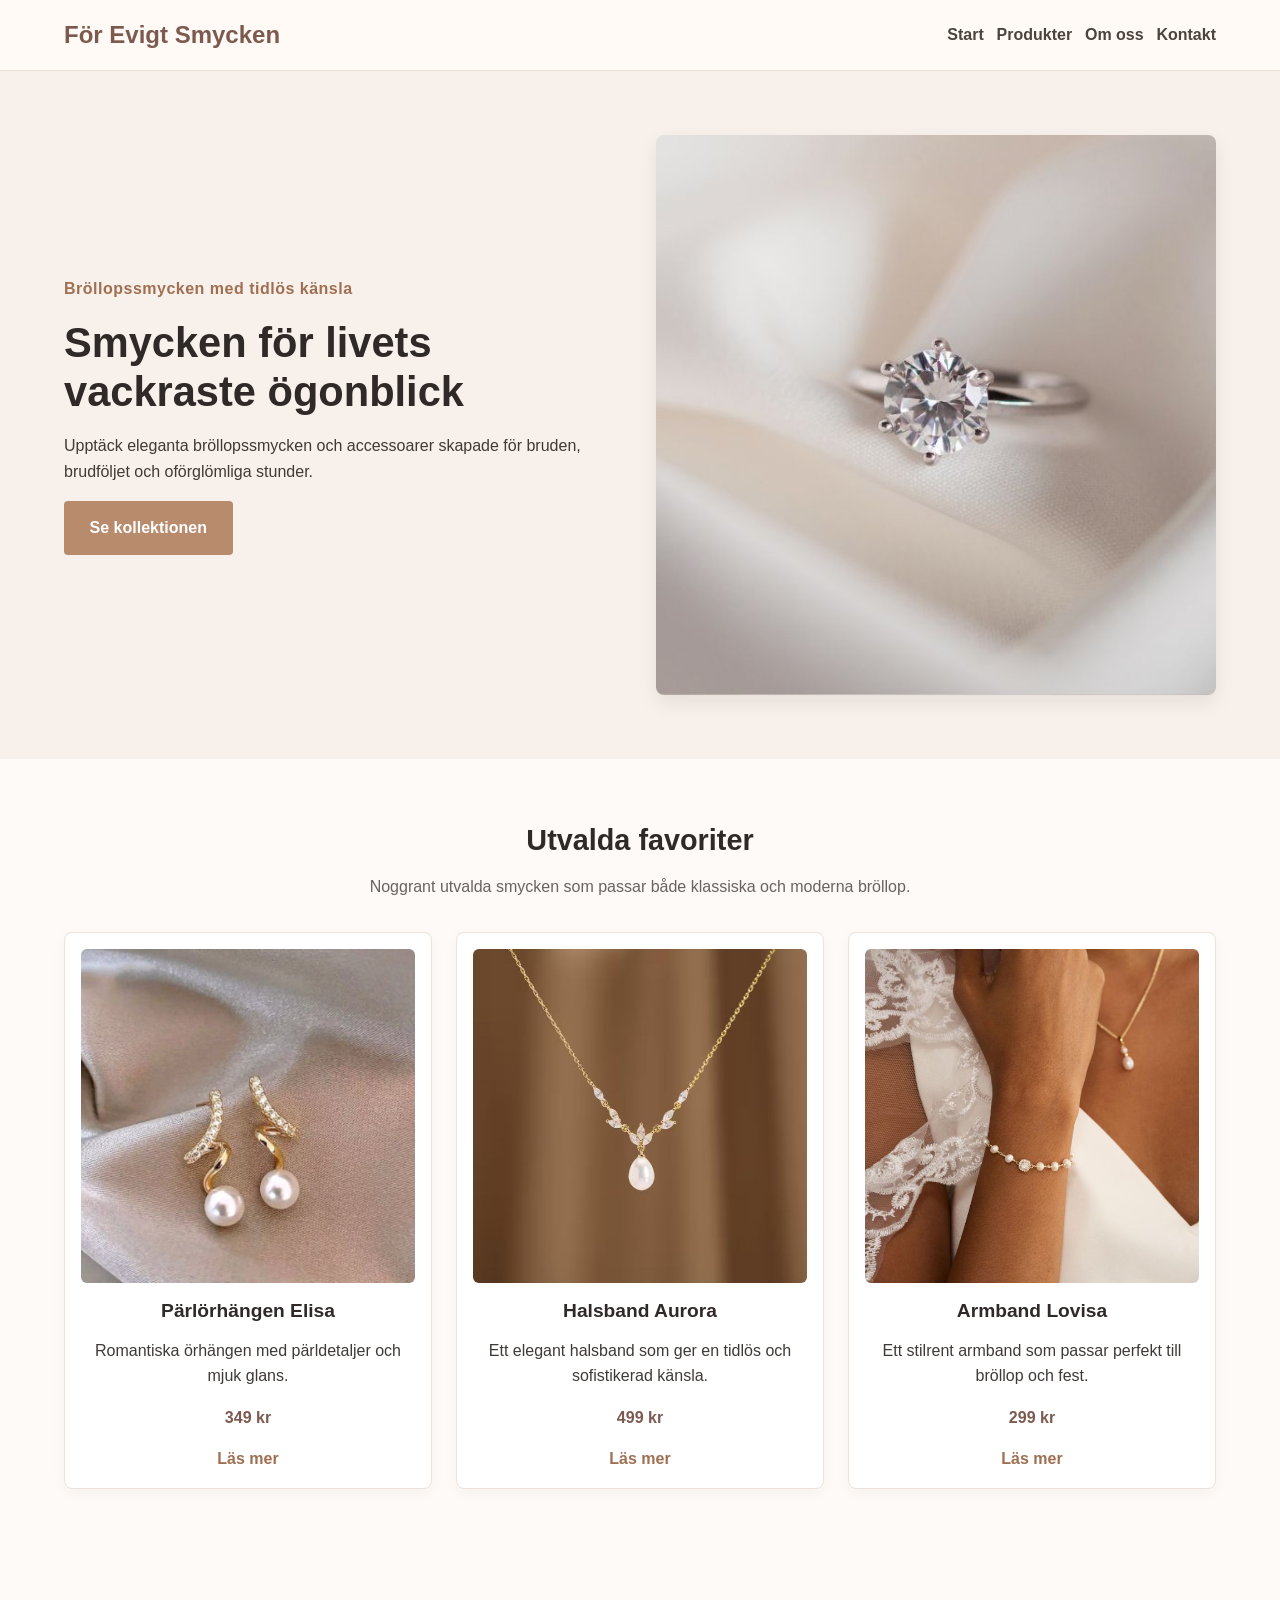
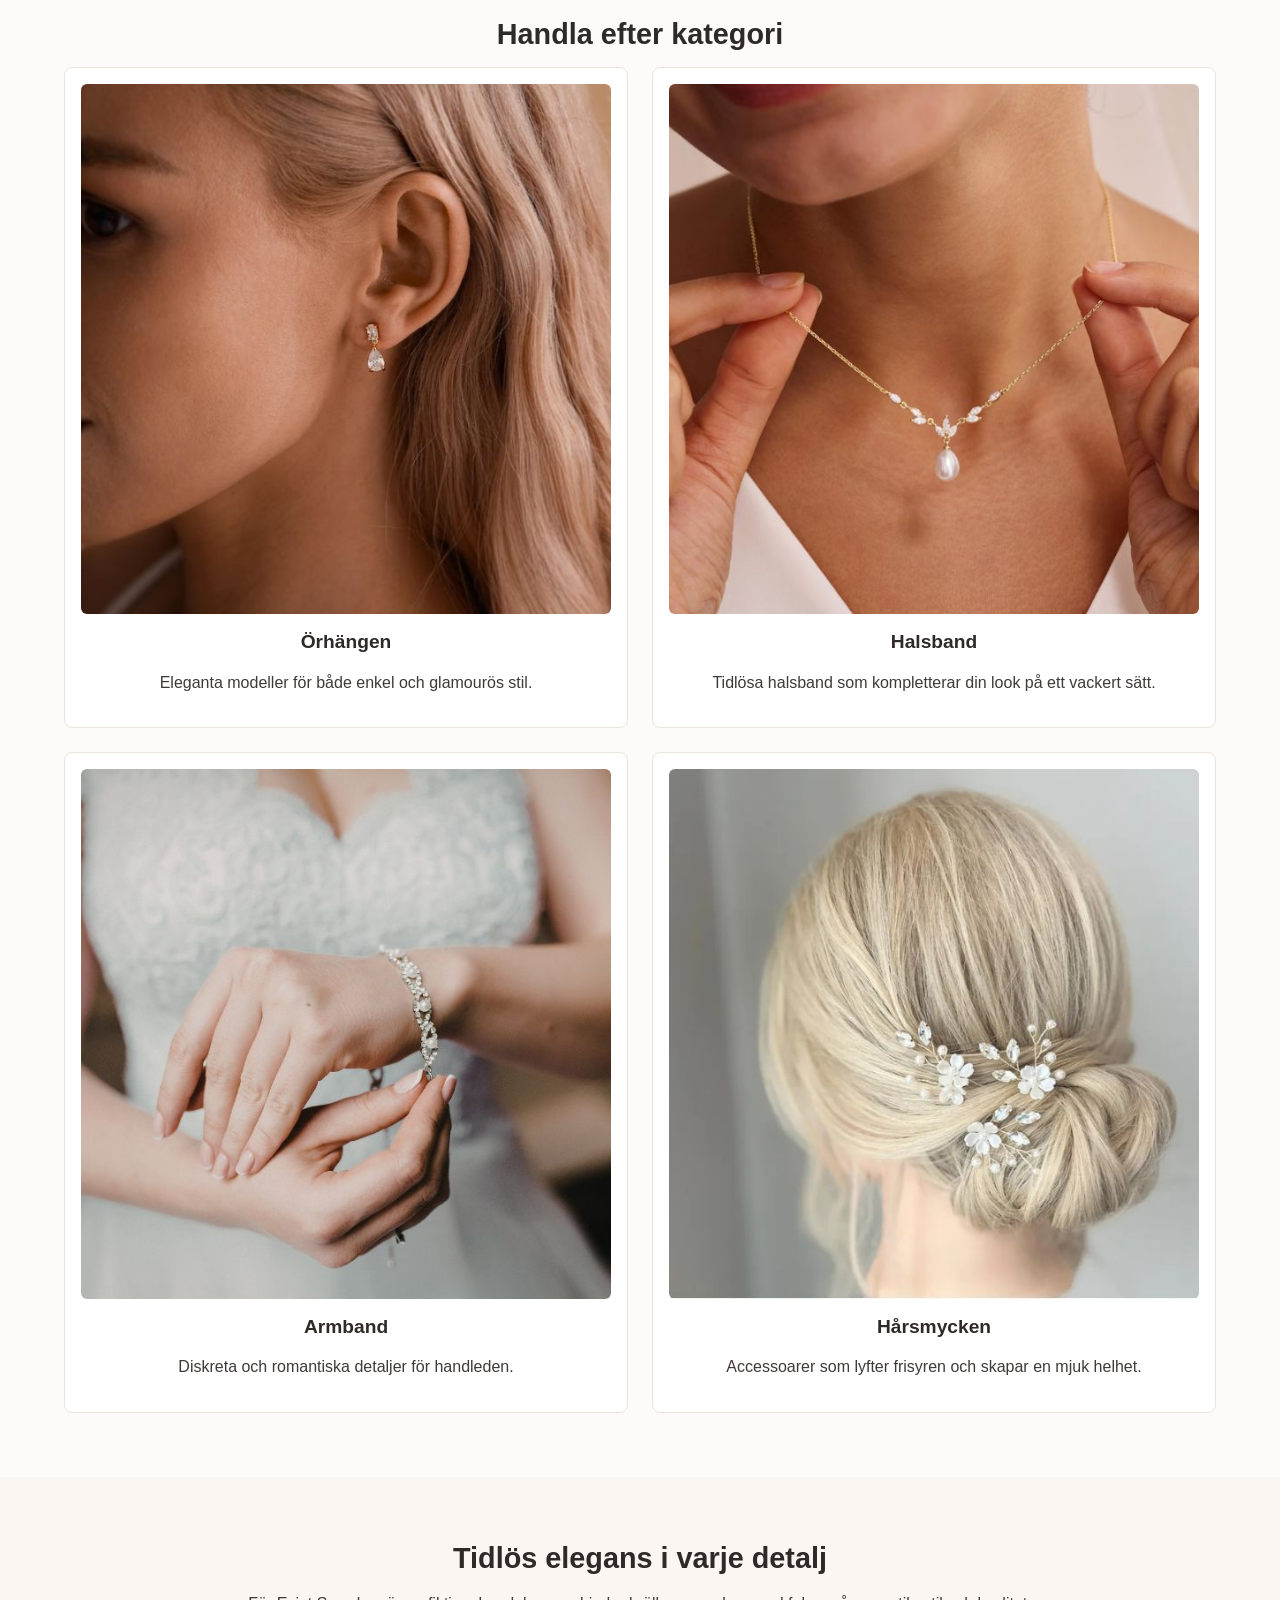
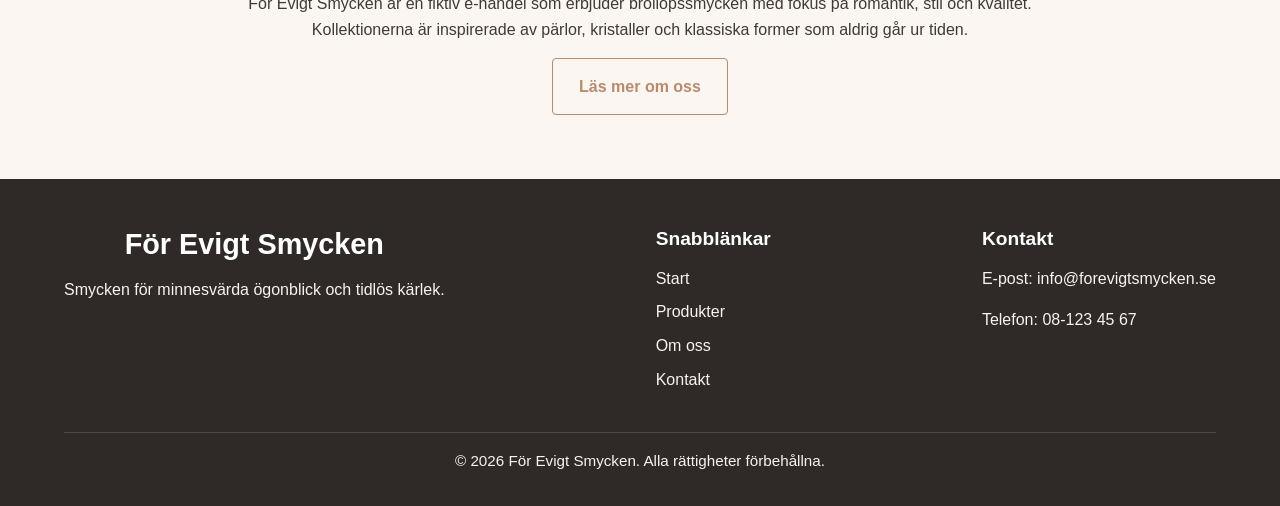
==== index.html @ 0bdba784 "Initial commit - För Evigt Smycken" ====
<!DOCTYPE html>
<html lang="sv">
<head>
    <meta charset="UTF-8">
    <meta name="viewport" content="width=device-width, initial-scale=1.0">
    <title>För Evigt Smycken | Bröllopssmycken för livets vackraste ögonblick</title>
    <meta name="description" content="För Evigt Smycken är en fiktiv e-handel för eleganta bröllopssmycken, håraccessoarer och tidlösa detaljer för stora och små ögonblick.">
    <link rel="stylesheet" href="css/style.css">
</head>
<body>
    <header class="site-header">
        <div class="container">
            <a href="index.html" class="logo">För Evigt Smycken</a>

            <nav class="main-nav" aria-label="Huvudmeny">
                <ul>
                    <li><a href="index.html">Start</a></li>
                    <li><a href="produkter.html">Produkter</a></li>
                    <li><a href="om-oss.html">Om oss</a></li>
                    <li><a href="kontakt.html">Kontakt</a></li>
                </ul>
            </nav>
        </div>
    </header>

    <main>
        <section class="hero">
            <div class="container hero-content">
                <div class="hero-text">
                    <p>Bröllopssmycken med tidlös känsla</p>
                    <h1>Smycken för livets vackraste ögonblick</h1>
                    <p>
                        Upptäck eleganta bröllopssmycken och accessoarer skapade för
                        bruden, brudföljet och oförglömliga stunder.
                    </p>
                    <a href="produkter.html" class="btn">Se kollektionen</a>
                </div>

                <div class="hero-image">
                    <img src="assets/images/hero-brudsmycken.jpg" alt="Elegant bröllopssmycke med pärlor och kristaller" loading="lazy">
                </div>
            </div>
        </section>

        <section class="featured-products">
            <div class="container">
                <h2>Utvalda favoriter</h2>
                <p class="section-intro">
                    Noggrant utvalda smycken som passar både klassiska och moderna bröllop.
                </p>

                <div class="product-grid">
                    <article class="product-card">
                        <img src="assets/images/orhangen-elisa.jpg" alt="Pärlörhängen Elisa">
                        <h3>Pärlörhängen Elisa</h3>
                        <p>Romantiska örhängen med pärldetaljer och mjuk glans.</p>
                        <p class="price">349 kr</p>
                        <a href="produkter.html" class="text-link">Läs mer</a>
                    </article>

                    <article class="product-card">
                        <img src="assets/images/halsband-aurora.jpg" alt="Halsband Aurora">
                        <h3>Halsband Aurora</h3>
                        <p>Ett elegant halsband som ger en tidlös och sofistikerad känsla.</p>
                        <p class="price">499 kr</p>
                        <a href="produkter.html" class="text-link">Läs mer</a>
                    </article>

                    <article class="product-card">
                        <img src="assets/images/armband-lovisa.jpg" alt="Armband Lovisa">
                        <h3>Armband Lovisa</h3>
                        <p>Ett stilrent armband som passar perfekt till bröllop och fest.</p>
                        <p class="price">299 kr</p>
                        <a href="produkter.html" class="text-link">Läs mer</a>
                    </article>
                </div>
            </div>
        </section>

        <section class="categories">
            <div class="container">
                <h2>Handla efter kategori</h2>

                <div class="category-wrapper">
                    <article class="category-card">
                        <img src="assets/images/kategori-orhangen.jpg" alt="Bröllopsörhängen">
                        <h3>Örhängen</h3>
                        <p>Eleganta modeller för både enkel och glamourös stil.</p>
                    </article>

                    <article class="category-card">
                        <img src="assets/images/kategori-halsband.jpg" alt="Bröllopshalsband">
                        <h3>Halsband</h3>
                        <p>Tidlösa halsband som kompletterar din look på ett vackert sätt.</p>
                    </article>

                    <article class="category-card">
                        <img src="assets/images/kategori-armband.jpg" alt="Bröllopsarmband">
                        <h3>Armband</h3>
                        <p>Diskreta och romantiska detaljer för handleden.</p>
                    </article>

                    <article class="category-card">
                        <img src="assets/images/kategori-harsmycken.jpg" alt="Hårsmycken till bröllop">
                        <h3>Hårsmycken</h3>
                        <p>Accessoarer som lyfter frisyren och skapar en mjuk helhet.</p>
                    </article>
                </div>
            </div>
        </section>

        <section class="about-preview">
            <div class="container about-preview-content">
                <div>
                    <h2>Tidlös elegans i varje detalj</h2>
                    <p>
                        För Evigt Smycken är en fiktiv e-handel som erbjuder bröllopssmycken
                        med fokus på romantik, stil och kvalitet. Kollektionerna är inspirerade
                        av pärlor, kristaller och klassiska former som aldrig går ur tiden.
                    </p>
                    <a href="om-oss.html" class="btn btn-secondary">Läs mer om oss</a>
                </div>
            </div>
        </section>
    </main>

    <footer class="site-footer">
        <div class="container footer-content">
            <div>
                <h2 class="footer-title">För Evigt Smycken</h2>
                <p>Smycken för minnesvärda ögonblick och tidlös kärlek.</p>
            </div>

            <div>
                <h3>Snabblänkar</h3>
                <ul>
                    <li><a href="index.html">Start</a></li>
                    <li><a href="produkter.html">Produkter</a></li>
                    <li><a href="om-oss.html">Om oss</a></li>
                    <li><a href="kontakt.html">Kontakt</a></li>
                </ul>
            </div>

            <div>
                <h3>Kontakt</h3>
                <p>E-post: info@forevigtsmycken.se</p>
                <p>Telefon: 08-123 45 67</p>
            </div>
        </div>

        <div class="container footer-bottom">
            <p>&copy; 2026 För Evigt Smycken. Alla rättigheter förbehållna.</p>
        </div>
    </footer>
</body>
</html>
---- css/style.css ----
/* Main inställningar för sajten */
* {
    box-sizing: border-box;
    margin: 0;
    padding: 0;
}

html { 
    font-size: 16px;
}

body {
    font-family: Arial, sans-serif;
    line-height: 1.6;
    color: #3f3a37;
    background-color: #fdfaf7;
}

img {
    display: block;
    max-width: 100%;
    height: auto;
}

a {
    color: inherit;
    text-decoration: none;
}

ul {
    list-style: none;
}

/* =========================
   Gemensamma klasser
========================= */

.container {
    width: 90%;
    max-width: 1200px;
    margin: 0 auto;
}

section {
    padding: 4rem 0;
}

h1,
h2,
h3 {
    line-height: 1.2;
    color: #2f2a27;
    margin-bottom: 1rem;
}

h1 {
    font-size: 2.2rem;
}

h2 {
    font-size: 1.8rem;
    text-align: center;
}

h3 {
    font-size: 1.2rem;
}

p {
    margin-bottom: 1rem;
}

.section-intro {
    text-align: center;
    max-width: 650px;
    margin: 0 auto 2rem;
    color: #6a625d;
}

.product-card img {
    aspect-ratio: 1 / 1;
    object-fit: cover;
}

/* =========================
   Knappar
========================= */

.btn {
    display: inline-block;
    background-color: #b88b6d;
    color: #ffffff;
    padding: 0.9rem 1.6rem;
    border-radius: 4px;
    font-weight: bold;
    transition: background-color 0.3s ease;
}

.btn:hover {
    background-color: #9d7358;
}

.btn-secondary {
    background-color: transparent;
    border: 1px solid #b88b6d;
    color: #b88b6d;
}

.btn-secondary:hover {
    background-color: #b88b6d;
    color: #ffffff;
}

.text-link {
    font-weight: bold;
    color: #a06f52;
}

.text-link:hover {
    text-decoration: underline;
}

/* =========================
   Header / Navigation
========================= */

.site-header {
    background-color: #fffaf5;
    border-bottom: 1px solid #eadfd6;
    padding: 1rem 0;
}

.site-header .container {
    display: flex;
    flex-direction: column;
    align-items: center;
    gap: 1rem;
}

.logo {
    font-size: 1.5rem;
    font-weight: bold;
    color: #7d5a50;
    text-align: center;
}

.main-nav ul {
    display: flex;
    flex-direction: column;
    align-items: center;
    gap: 0.8rem;
}

.main-nav a {
    font-weight: 600;
    color: #4b433e;
}

.main-nav a:hover {
    color: #b88b6d;
}

/* =========================
   Hero
========================= */

.hero {
    background-color: #f8f1eb;
}

.hero-content {
    display: flex;
    flex-direction: column;
    gap: 2rem;
    align-items: center;
}

.hero-text {
    text-align: center;
    max-width: 600px;
}

.hero-text p:first-child {
    color: #a06f52;
    font-weight: 600;
    letter-spacing: 0.5px;
}

.hero-image img {
    border-radius: 8px;
    box-shadow: 0 8px 20px rgba(0, 0, 0, 0.08);
}

/* =========================
   Utvalda produkter
========================= */

.product-grid {
    display: grid;
    grid-template-columns: 1fr;
    gap: 1.5rem;
}

.product-card {
    background-color: #ffffff;
    border: 1px solid #eee3da;
    border-radius: 8px;
    padding: 1rem;
    text-align: center;
    box-shadow: 0 4px 14px rgba(0, 0, 0, 0.04);
}

.product-card img {
    border-radius: 6px;
    margin-bottom: 1rem;
}

.price {
    font-weight: bold;
    color: #7d5a50;
}

/* =========================
   Kategorier
========================= */

.category-wrapper {
    display: grid;
    grid-template-columns: 1fr;
    gap: 1.5rem;
}

.category-card {
    background-color: #fff;
    border: 1px solid #eee3da;
    border-radius: 8px;
    padding: 1rem;
    text-align: center;
}

.category-card img {
    border-radius: 6px;
    margin-bottom: 1rem;
}

/* =========================
   About preview
========================= */

.about-preview {
    background-color: #fcf6f2;
}

.about-preview-content {
    display: flex;
    justify-content: center;
    text-align: center;
    max-width: 800px;
}

/* =========================
   Footer
========================= */

.site-footer {
    background-color: #2f2a27;
    color: #f8f3ef;
    padding-top: 3rem;
}

.footer-content {
    display: flex;
    flex-direction: column;
    gap: 2rem;
    text-align: center;
}

.footer-title,
.site-footer h3 {
    color: #ffffff;
}

.site-footer ul li {
    margin-bottom: 0.5rem;
}

.site-footer a:hover {
    color: #d8b49c;
}

.footer-bottom {
    border-top: 1px solid rgba(255, 255, 255, 0.15);
    margin-top: 2rem;
    padding: 1rem 0;
    text-align: center;
    font-size: 0.95rem;
}

/* =========================
   Brytpunkt 480px
========================= */

@media (min-width: 480px) {
    h1 {
        font-size: 2.6rem;
    }

    .main-nav ul {
        flex-direction: row;
        flex-wrap: wrap;
        justify-content: center;
    }
}

/* =========================
   Brytpunkt 768px
========================= */

@media (min-width: 768px) {
    .site-header .container {
        flex-direction: row;
        justify-content: space-between;
    }

    .hero-content {
        flex-direction: row;
        align-items: center;
        justify-content: space-between;
    }

    .hero-text {
        flex: 1;
        text-align: left;
    }

    .hero-image {
        flex: 1;
    }

    .product-grid {
        grid-template-columns: repeat(3, 1fr);
    }

    .category-wrapper {
        grid-template-columns: repeat(2, 1fr);
    }

    .footer-content {
        flex-direction: row;
        justify-content: space-between;
        text-align: left;
    }
}

/* FÖR PRODUKTER.HTML */

.page-hero {
    background-color: #f8f1eb;
    text-align: center;
}

.page-hero p:first-child {
    color: #a06f52;
    font-weight: 600;
}

.products-section h2 {
    margin-bottom: 2rem;
}

/* FÖR KONTAKT.HTML */

.contact-wrapper {
    display: flex;
    flex-direction: column;
    gap: 2rem;
}

.contact-form {
    display: flex;
    flex-direction: column;
    gap: 1rem;
}

.form-group {
    display: flex;
    flex-direction: column;
}

input,
textarea {
    padding: 0.7rem;
    border: 1px solid #ddd;
    border-radius: 4px;
    font-size: 1rem;
}

@media (min-width: 768px) {

.contact-wrapper {
    flex-direction: row;
    align-items: flex-start;
}

.contact-info {
    flex: 1;
}

.contact-form {
    flex: 1;
 }
}

/* OM-OSS */
.about-wrapper {
    display: flex;
    flex-direction: column;
    gap: 2rem;
}

.about-image img {
    border-radius: 8px;
}

.values-grid {
    display: grid;
    grid-template-columns: 1fr;
    gap: 1.5rem;
    margin-top: 2rem;
}

.values-grid article {
    background: #fff;
    padding: 1.5rem;
    border-radius: 6px;
    border: 1px solid #eee;
}

@media (min-width: 768px) {

.about-wrapper {
    flex-direction: row;
    align-items: center;
}

.about-text {
    flex: 1;
}

.about-image {
    flex: 1;
}

.values-grid {
    grid-template-columns: repeat(3, 1fr);
}

}
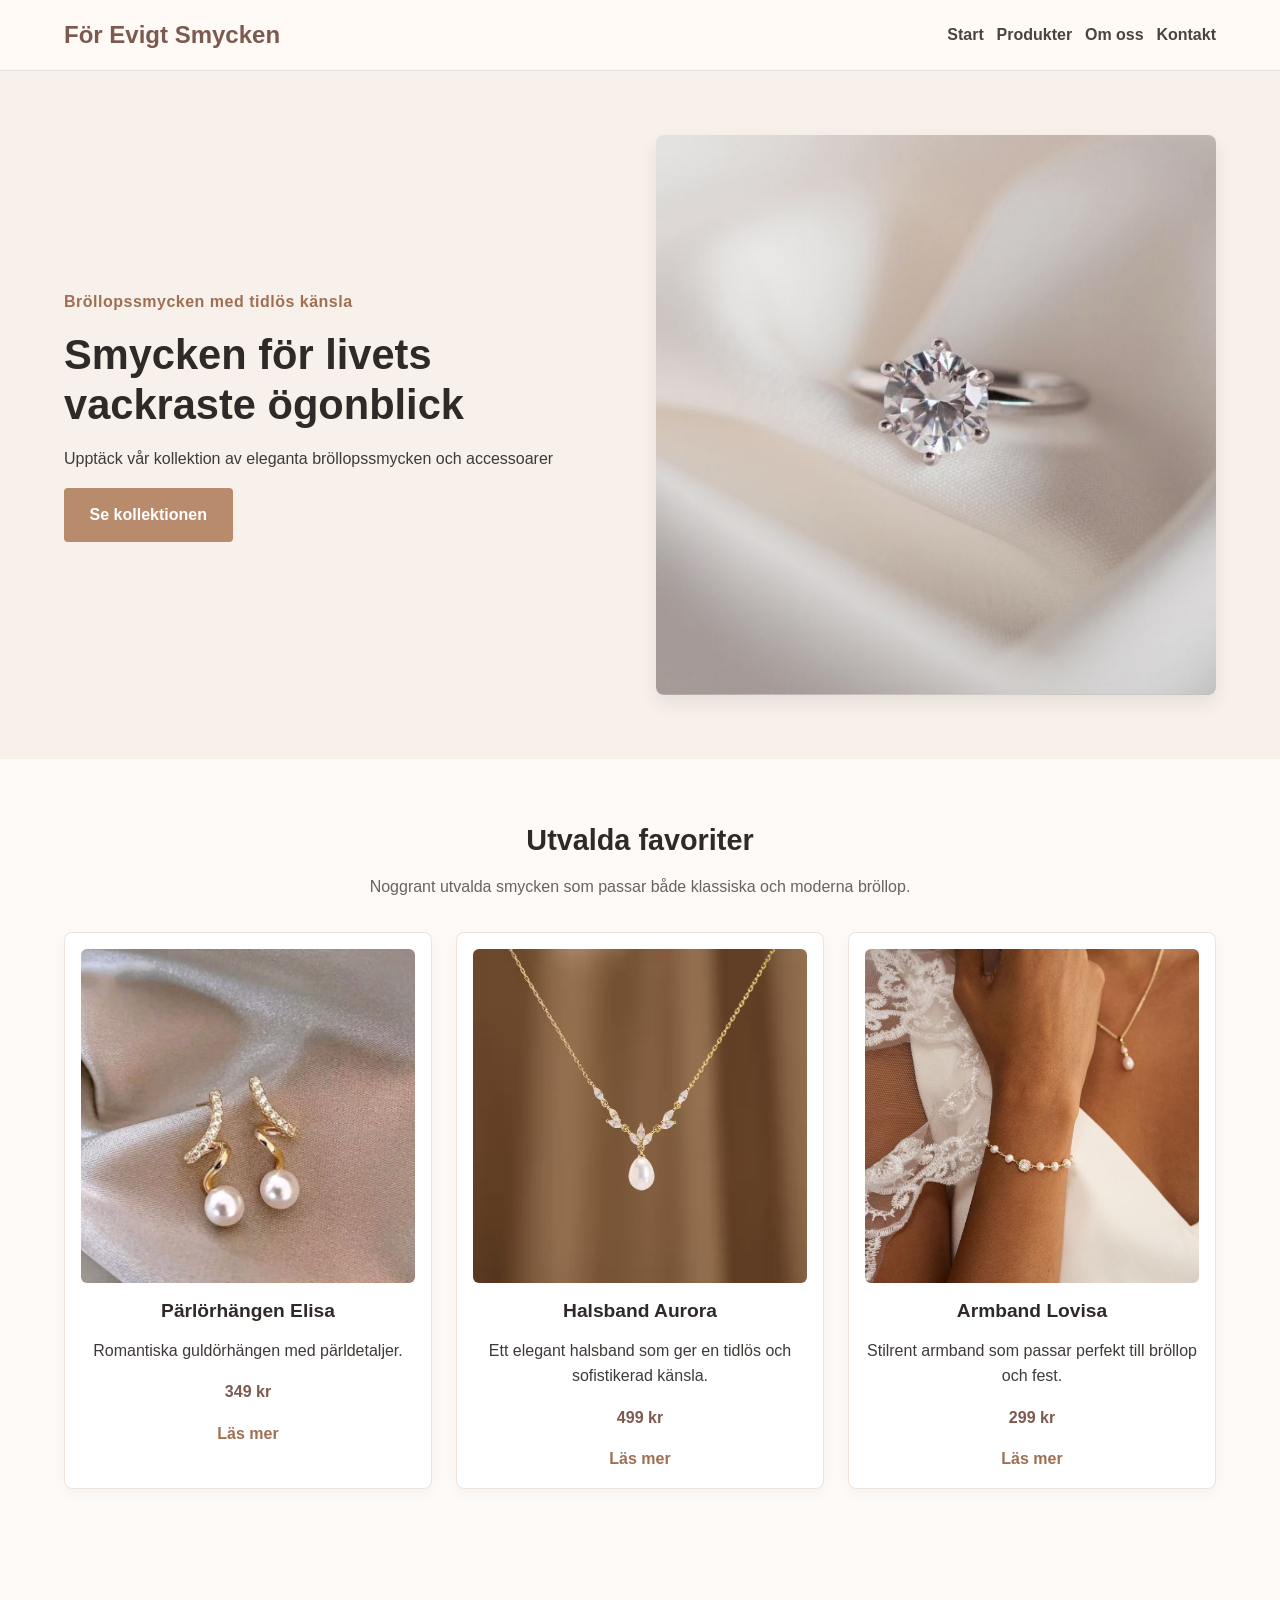
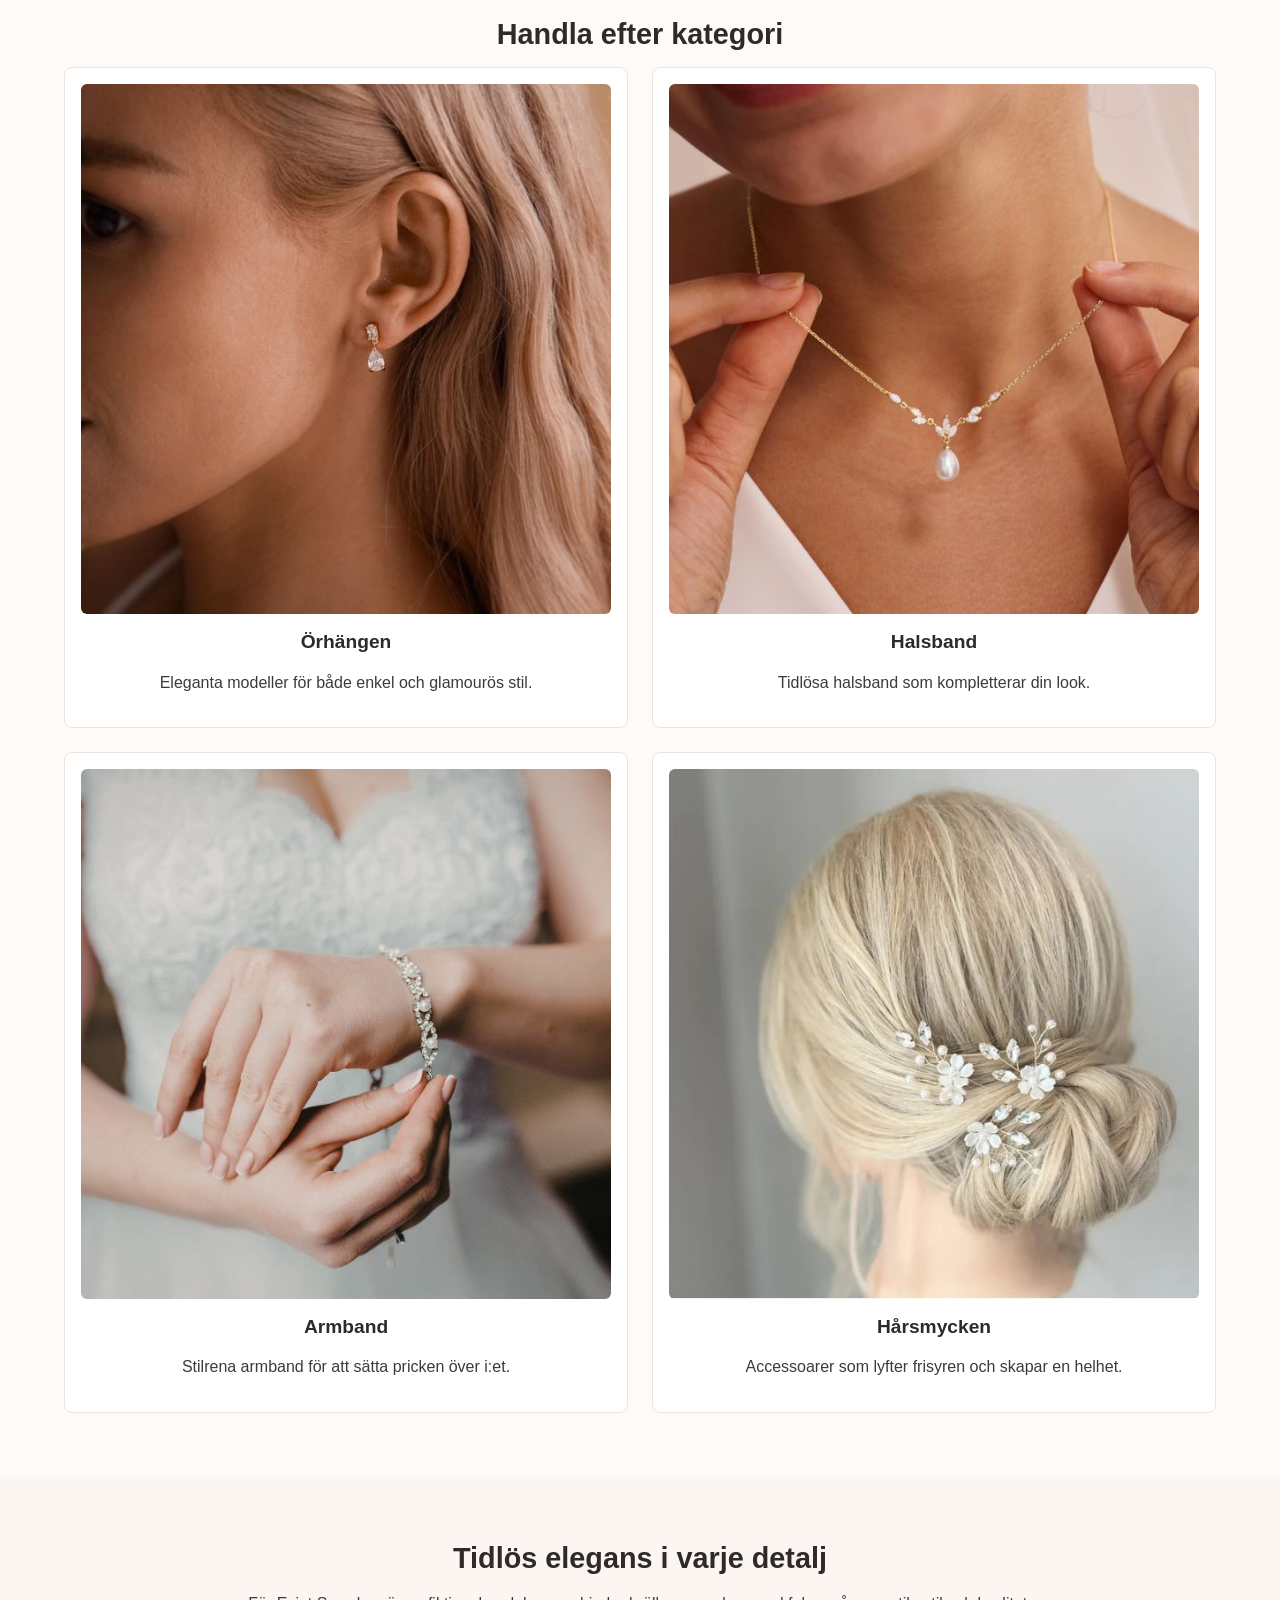
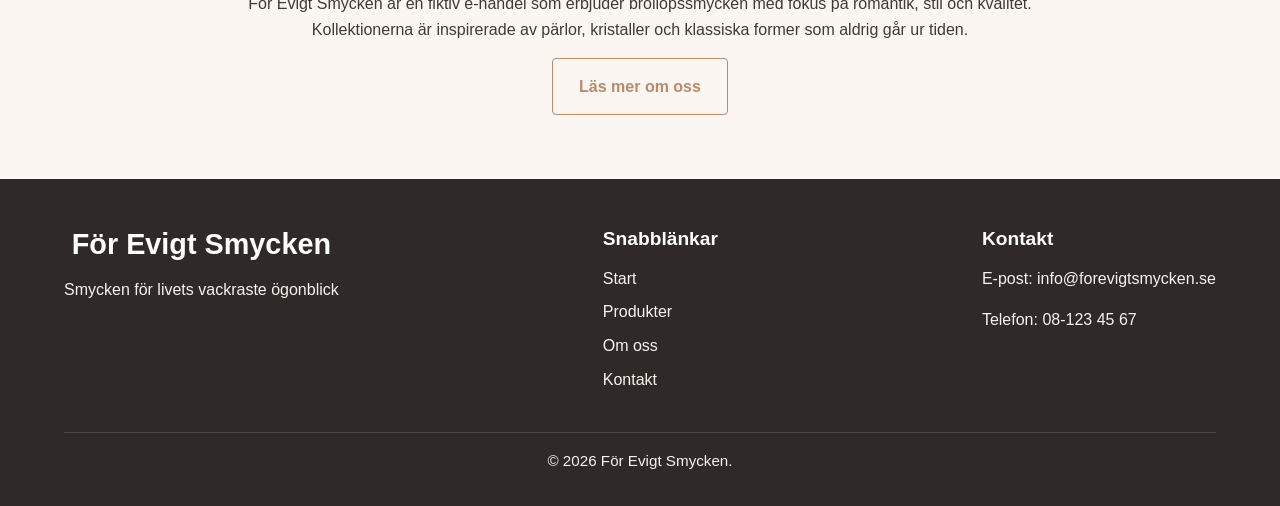
==== commit 445fe305: "Final touches added" ====
--- a/index.html
+++ b/index.html
@@ -3,7 +3,7 @@
 <head>
     <meta charset="UTF-8">
     <meta name="viewport" content="width=device-width, initial-scale=1.0">
-    <title>För Evigt Smycken | Bröllopssmycken för livets vackraste ögonblick</title>
+    <title>För Evigt Smycken - för livets vackraste ögonblick</title>
     <meta name="description" content="För Evigt Smycken är en fiktiv e-handel för eleganta bröllopssmycken, håraccessoarer och tidlösa detaljer för stora och små ögonblick.">
     <link rel="stylesheet" href="css/style.css">
 </head>
@@ -30,8 +30,7 @@
                     <p>Bröllopssmycken med tidlös känsla</p>
                     <h1>Smycken för livets vackraste ögonblick</h1>
                     <p>
-                        Upptäck eleganta bröllopssmycken och accessoarer skapade för
-                        bruden, brudföljet och oförglömliga stunder.
+                        Upptäck vår kollektion av eleganta bröllopssmycken och accessoarer
                     </p>
                     <a href="produkter.html" class="btn">Se kollektionen</a>
                 </div>
@@ -53,7 +52,7 @@
                     <article class="product-card">
                         <img src="assets/images/orhangen-elisa.jpg" alt="Pärlörhängen Elisa">
                         <h3>Pärlörhängen Elisa</h3>
-                        <p>Romantiska örhängen med pärldetaljer och mjuk glans.</p>
+                        <p>Romantiska guldörhängen med pärldetaljer.</p>
                         <p class="price">349 kr</p>
                         <a href="produkter.html" class="text-link">Läs mer</a>
                     </article>
@@ -69,7 +68,7 @@
                     <article class="product-card">
                         <img src="assets/images/armband-lovisa.jpg" alt="Armband Lovisa">
                         <h3>Armband Lovisa</h3>
-                        <p>Ett stilrent armband som passar perfekt till bröllop och fest.</p>
+                        <p>Stilrent armband som passar perfekt till bröllop och fest.</p>
                         <p class="price">299 kr</p>
                         <a href="produkter.html" class="text-link">Läs mer</a>
                     </article>
@@ -91,19 +90,19 @@
                     <article class="category-card">
                         <img src="assets/images/kategori-halsband.jpg" alt="Bröllopshalsband">
                         <h3>Halsband</h3>
-                        <p>Tidlösa halsband som kompletterar din look på ett vackert sätt.</p>
+                        <p>Tidlösa halsband som kompletterar din look.</p>
                     </article>
 
                     <article class="category-card">
                         <img src="assets/images/kategori-armband.jpg" alt="Bröllopsarmband">
                         <h3>Armband</h3>
-                        <p>Diskreta och romantiska detaljer för handleden.</p>
+                        <p>Stilrena armband för att sätta pricken över i:et.</p>
                     </article>
 
                     <article class="category-card">
                         <img src="assets/images/kategori-harsmycken.jpg" alt="Hårsmycken till bröllop">
                         <h3>Hårsmycken</h3>
-                        <p>Accessoarer som lyfter frisyren och skapar en mjuk helhet.</p>
+                        <p>Accessoarer som lyfter frisyren och skapar en helhet.</p>
                     </article>
                 </div>
             </div>
@@ -128,7 +127,7 @@
         <div class="container footer-content">
             <div>
                 <h2 class="footer-title">För Evigt Smycken</h2>
-                <p>Smycken för minnesvärda ögonblick och tidlös kärlek.</p>
+                <p>Smycken för livets vackraste ögonblick</p>
             </div>
 
             <div>
@@ -149,7 +148,7 @@
         </div>
 
         <div class="container footer-bottom">
-            <p>&copy; 2026 För Evigt Smycken. Alla rättigheter förbehållna.</p>
+            <p>&copy; 2026 För Evigt Smycken.</p>
         </div>
     </footer>
 </body>
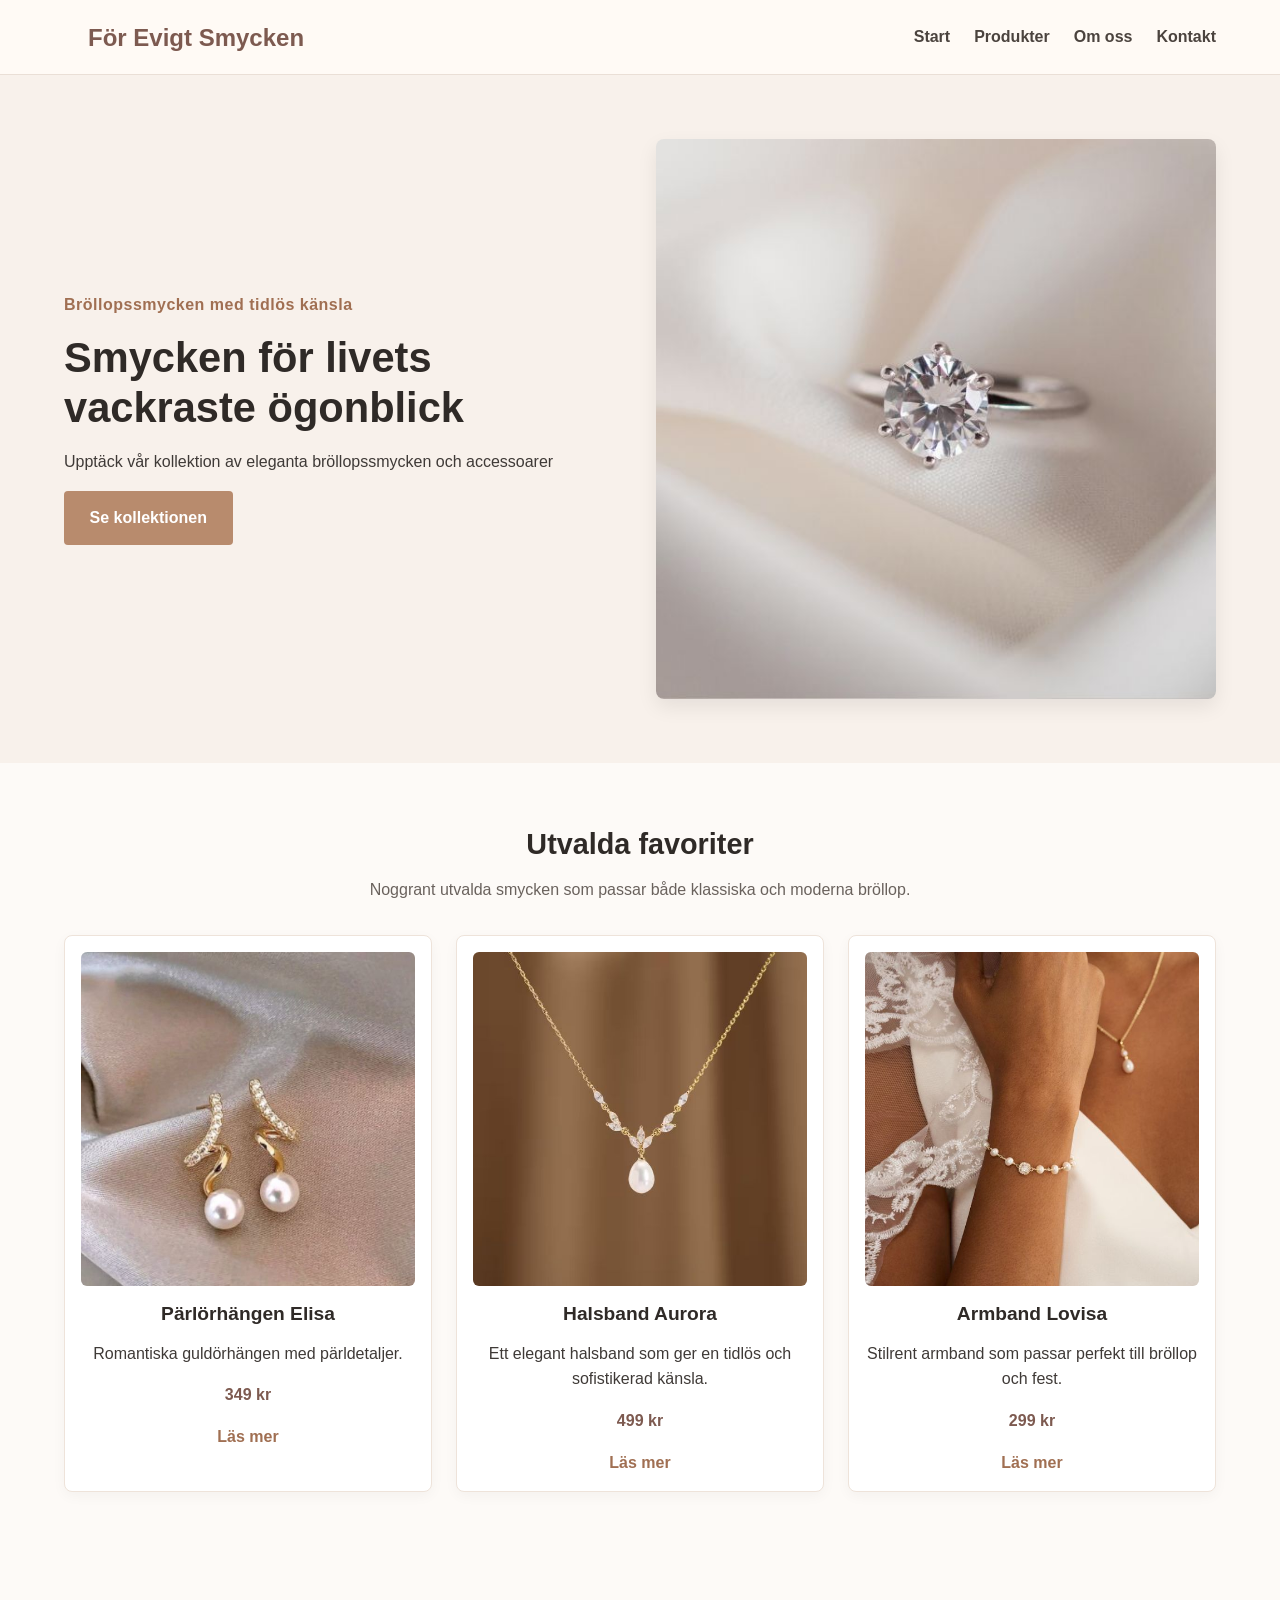
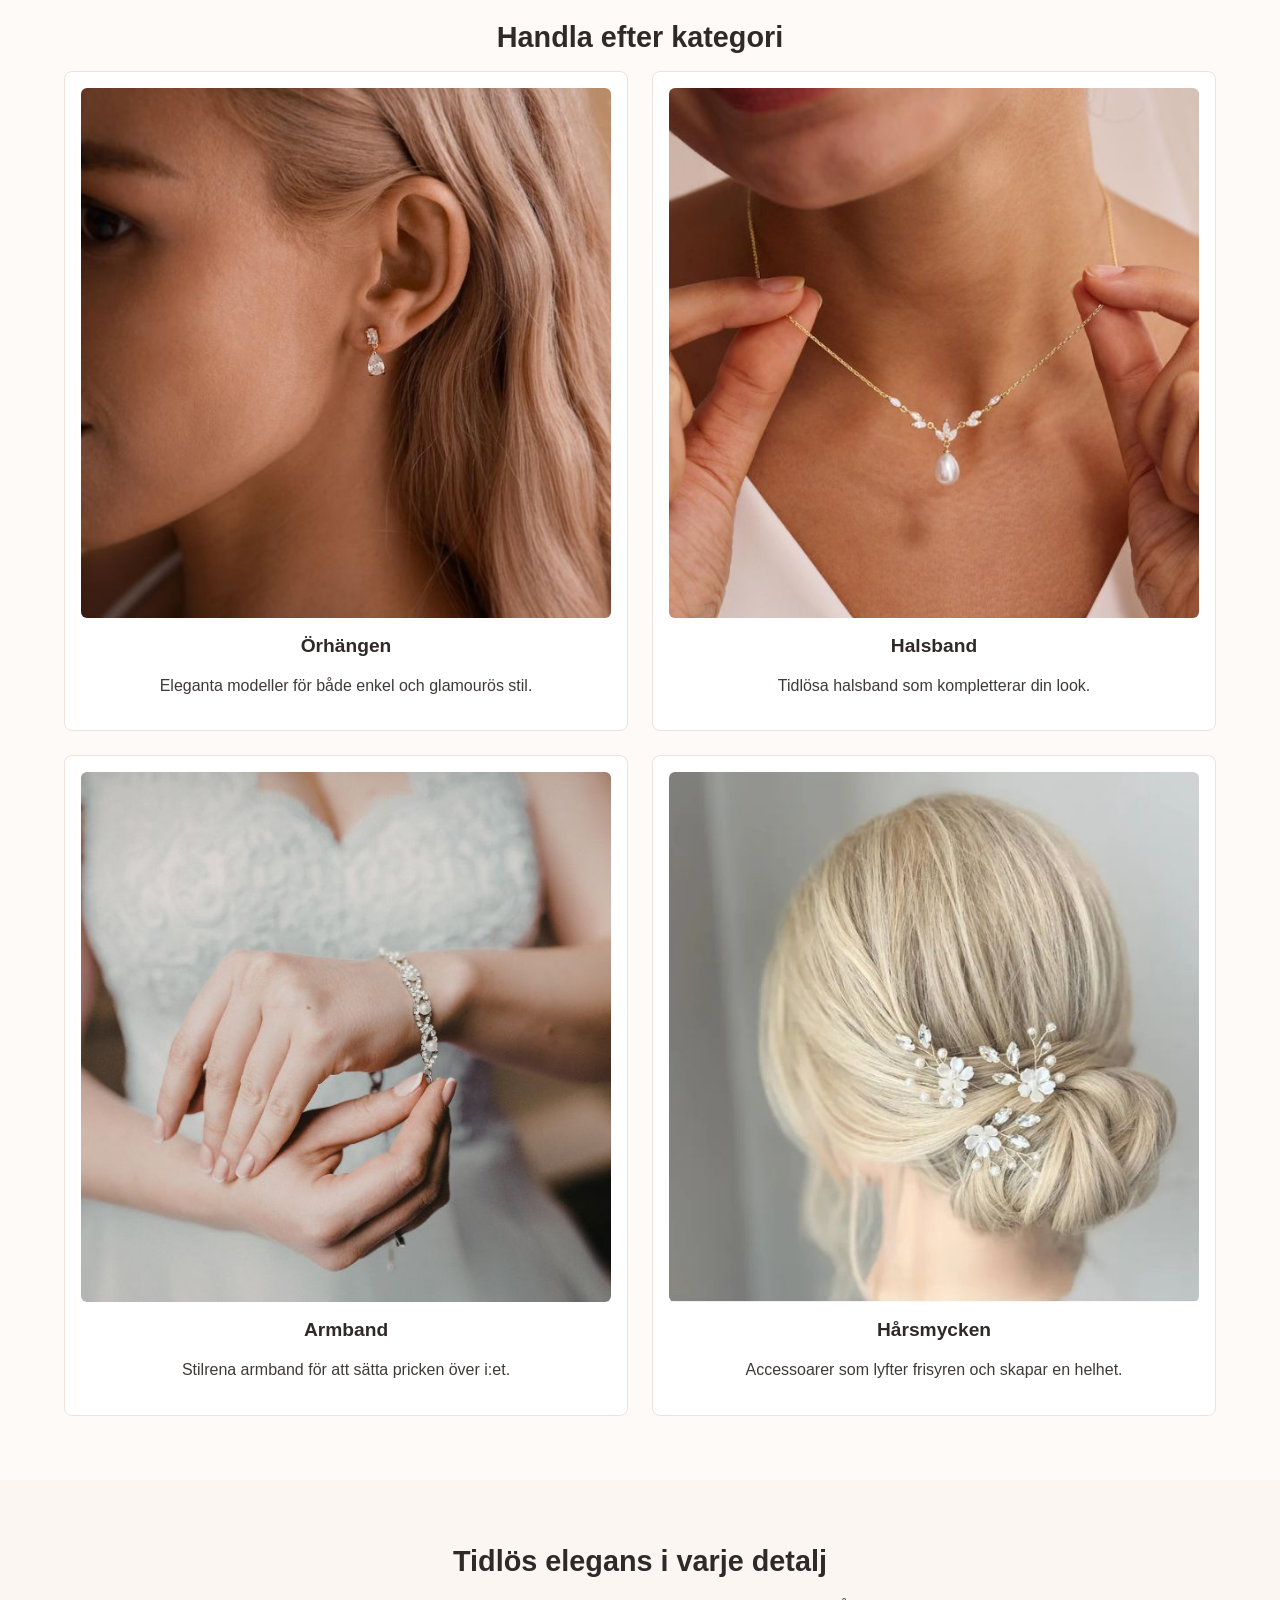
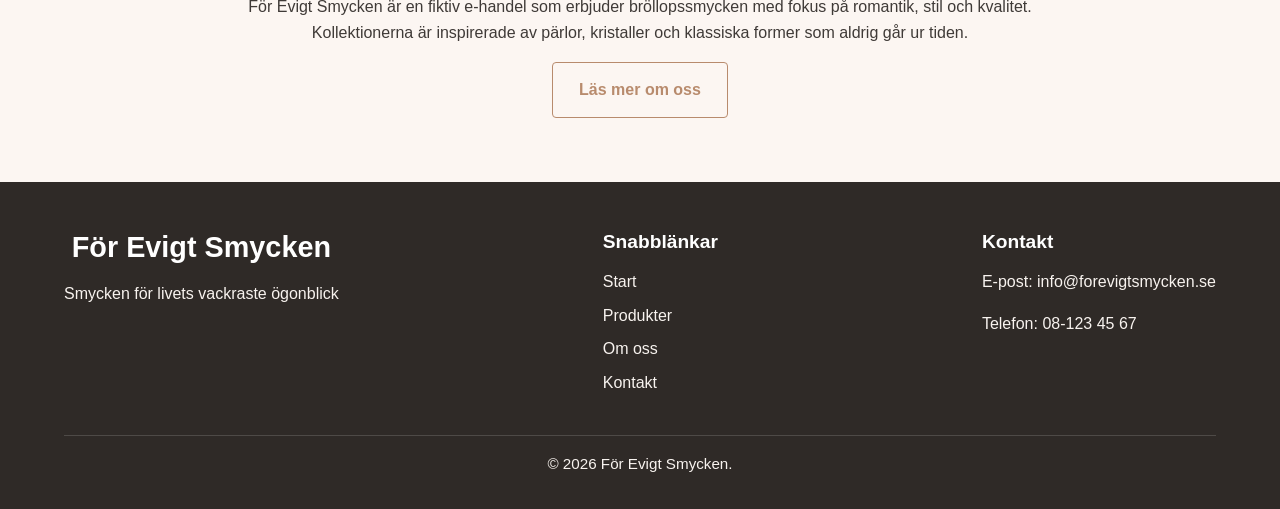
==== commit 132fb3a8: "Added hamburgermenu for responsive design" ====
--- a/index.html
+++ b/index.html
@@ -8,20 +8,24 @@
     <link rel="stylesheet" href="css/style.css">
 </head>
 <body>
-    <header class="site-header">
-        <div class="container">
-            <a href="index.html" class="logo">För Evigt Smycken</a>
+<header class="site-header">
+    <div class="container header-inner">
+        <input type="checkbox" id="menu-toggle">
 
-            <nav class="main-nav" aria-label="Huvudmeny">
-                <ul>
-                    <li><a href="index.html">Start</a></li>
-                    <li><a href="produkter.html">Produkter</a></li>
-                    <li><a href="om-oss.html">Om oss</a></li>
-                    <li><a href="kontakt.html">Kontakt</a></li>
-                </ul>
-            </nav>
-        </div>
-    </header>
+        <label for="menu-toggle" class="menu-icon">☰</label>
+
+        <a href="index.html" class="logo">För Evigt Smycken</a>
+
+        <nav class="main-nav" aria-label="Huvudmeny">
+            <ul>
+                <li><a href="index.html">Start</a></li>
+                <li><a href="produkter.html">Produkter</a></li>
+                <li><a href="om-oss.html">Om oss</a></li>
+                <li><a href="kontakt.html">Kontakt</a></li>
+            </ul>
+        </nav>
+    </div>
+</header>
 
     <main>
         <section class="hero">
--- a/css/style.css
+++ b/css/style.css
@@ -1,11 +1,14 @@
-/* Main inställningar för sajten */
+/* =========================
+   Grundinställningar
+========================= */
+
 * {
     box-sizing: border-box;
     margin: 0;
     padding: 0;
 }
 
-html { 
+html {
     font-size: 16px;
 }
 
@@ -75,11 +78,6 @@
     max-width: 650px;
     margin: 0 auto 2rem;
     color: #6a625d;
-}
-
-.product-card img {
-    aspect-ratio: 1 / 1;
-    object-fit: cover;
 }
 
 /* =========================
@@ -128,27 +126,46 @@
     background-color: #fffaf5;
     border-bottom: 1px solid #eadfd6;
     padding: 1rem 0;
-}
-
-.site-header .container {
-    display: flex;
-    flex-direction: column;
+    align-items: center;
+}
+
+.header-inner {
+    display: flex;
     align-items: center;
     gap: 1rem;
+    flex-wrap: wrap;
+}
+
+#menu-toggle {
+    display: none;
+}
+
+.menu-icon {
+    display: block;
+    font-size: 2rem;
+    cursor: pointer;
+    color: #4b433e;
+    line-height: 1;
 }
 
 .logo {
     font-size: 1.5rem;
     font-weight: bold;
     color: #7d5a50;
-    text-align: center;
+    padding-left: 1.5rem;
+    padding-top: 0.2rem;
+}
+
+.main-nav {
+    display: none;
+    width: 100%;
 }
 
 .main-nav ul {
     display: flex;
     flex-direction: column;
-    align-items: center;
-    gap: 0.8rem;
+    gap: 1rem;
+    padding-top: 1rem;
 }
 
 .main-nav a {
@@ -158,6 +175,10 @@
 
 .main-nav a:hover {
     color: #b88b6d;
+}
+
+#menu-toggle:checked + .menu-icon + .logo + .main-nav {
+    display: block;
 }
 
 /* =========================
@@ -211,6 +232,8 @@
 }
 
 .product-card img {
+    aspect-ratio: 1 / 1;
+    object-fit: cover;
     border-radius: 6px;
     margin-bottom: 1rem;
 }
@@ -231,7 +254,7 @@
 }
 
 .category-card {
-    background-color: #fff;
+    background-color: #ffffff;
     border: 1px solid #eee3da;
     border-radius: 8px;
     padding: 1rem;
@@ -297,62 +320,8 @@
 }
 
 /* =========================
-   Brytpunkt 480px
-========================= */
-
-@media (min-width: 480px) {
-    h1 {
-        font-size: 2.6rem;
-    }
-
-    .main-nav ul {
-        flex-direction: row;
-        flex-wrap: wrap;
-        justify-content: center;
-    }
-}
-
-/* =========================
-   Brytpunkt 768px
-========================= */
-
-@media (min-width: 768px) {
-    .site-header .container {
-        flex-direction: row;
-        justify-content: space-between;
-    }
-
-    .hero-content {
-        flex-direction: row;
-        align-items: center;
-        justify-content: space-between;
-    }
-
-    .hero-text {
-        flex: 1;
-        text-align: left;
-    }
-
-    .hero-image {
-        flex: 1;
-    }
-
-    .product-grid {
-        grid-template-columns: repeat(3, 1fr);
-    }
-
-    .category-wrapper {
-        grid-template-columns: repeat(2, 1fr);
-    }
-
-    .footer-content {
-        flex-direction: row;
-        justify-content: space-between;
-        text-align: left;
-    }
-}
-
-/* FÖR PRODUKTER.HTML */
+   Produktsida
+========================= */
 
 .page-hero {
     background-color: #f8f1eb;
@@ -368,7 +337,9 @@
     margin-bottom: 2rem;
 }
 
-/* FÖR KONTAKT.HTML */
+/* =========================
+   Kontakt
+========================= */
 
 .contact-wrapper {
     display: flex;
@@ -393,25 +364,13 @@
     border: 1px solid #ddd;
     border-radius: 4px;
     font-size: 1rem;
-}
-
-@media (min-width: 768px) {
-
-.contact-wrapper {
-    flex-direction: row;
-    align-items: flex-start;
-}
-
-.contact-info {
-    flex: 1;
-}
-
-.contact-form {
-    flex: 1;
- }
-}
-
-/* OM-OSS */
+    font-family: inherit;
+}
+
+/* =========================
+   Om oss
+========================= */
+
 .about-wrapper {
     display: flex;
     flex-direction: column;
@@ -430,29 +389,104 @@
 }
 
 .values-grid article {
-    background: #fff;
+    background: #ffffff;
     padding: 1.5rem;
     border-radius: 6px;
-    border: 1px solid #eee;
-}
+    border: 1px solid #eeeeee;
+}
+
+/* =========================
+   Brytpunkt 480px
+========================= */
+
+@media (min-width: 480px) {
+    h1 {
+        font-size: 2.6rem;
+    }
+}
+
+/* =========================
+   Brytpunkt 768px
+========================= */
 
 @media (min-width: 768px) {
-
-.about-wrapper {
-    flex-direction: row;
-    align-items: center;
-}
-
-.about-text {
-    flex: 1;
-}
-
-.about-image {
-    flex: 1;
-}
-
-.values-grid {
-    grid-template-columns: repeat(3, 1fr);
-}
-
+    .header-inner {
+        justify-content: space-between;
+        flex-wrap: nowrap;
+    }
+
+    .menu-icon {
+        display: none;
+    }
+
+    .main-nav {
+        display: block;
+        width: auto;
+    }
+
+    .main-nav ul {
+        flex-direction: row;
+        align-items: center;
+        gap: 1.5rem;
+        padding-top: 0;
+    }
+
+    .hero-content {
+        flex-direction: row;
+        align-items: center;
+        justify-content: space-between;
+    }
+
+    .hero-text {
+        flex: 1;
+        text-align: left;
+    }
+
+    .hero-image {
+        flex: 1;
+    }
+
+    .product-grid {
+        grid-template-columns: repeat(3, 1fr);
+    }
+
+    .category-wrapper {
+        grid-template-columns: repeat(2, 1fr);
+    }
+
+    .footer-content {
+        flex-direction: row;
+        justify-content: space-between;
+        text-align: left;
+    }
+
+    .contact-wrapper {
+        flex-direction: row;
+        align-items: flex-start;
+    }
+
+    .contact-info {
+        flex: 1;
+    }
+
+    .contact-form {
+        flex: 1;
+    }
+
+    .about-wrapper {
+        flex-direction: row;
+        align-items: center;
+    }
+
+    .about-text {
+        flex: 1;
+    }
+
+    .about-image {
+        flex: 1;
+    }
+
+    .values-grid {
+        grid-template-columns: repeat(3, 1fr);
+    }
 }
